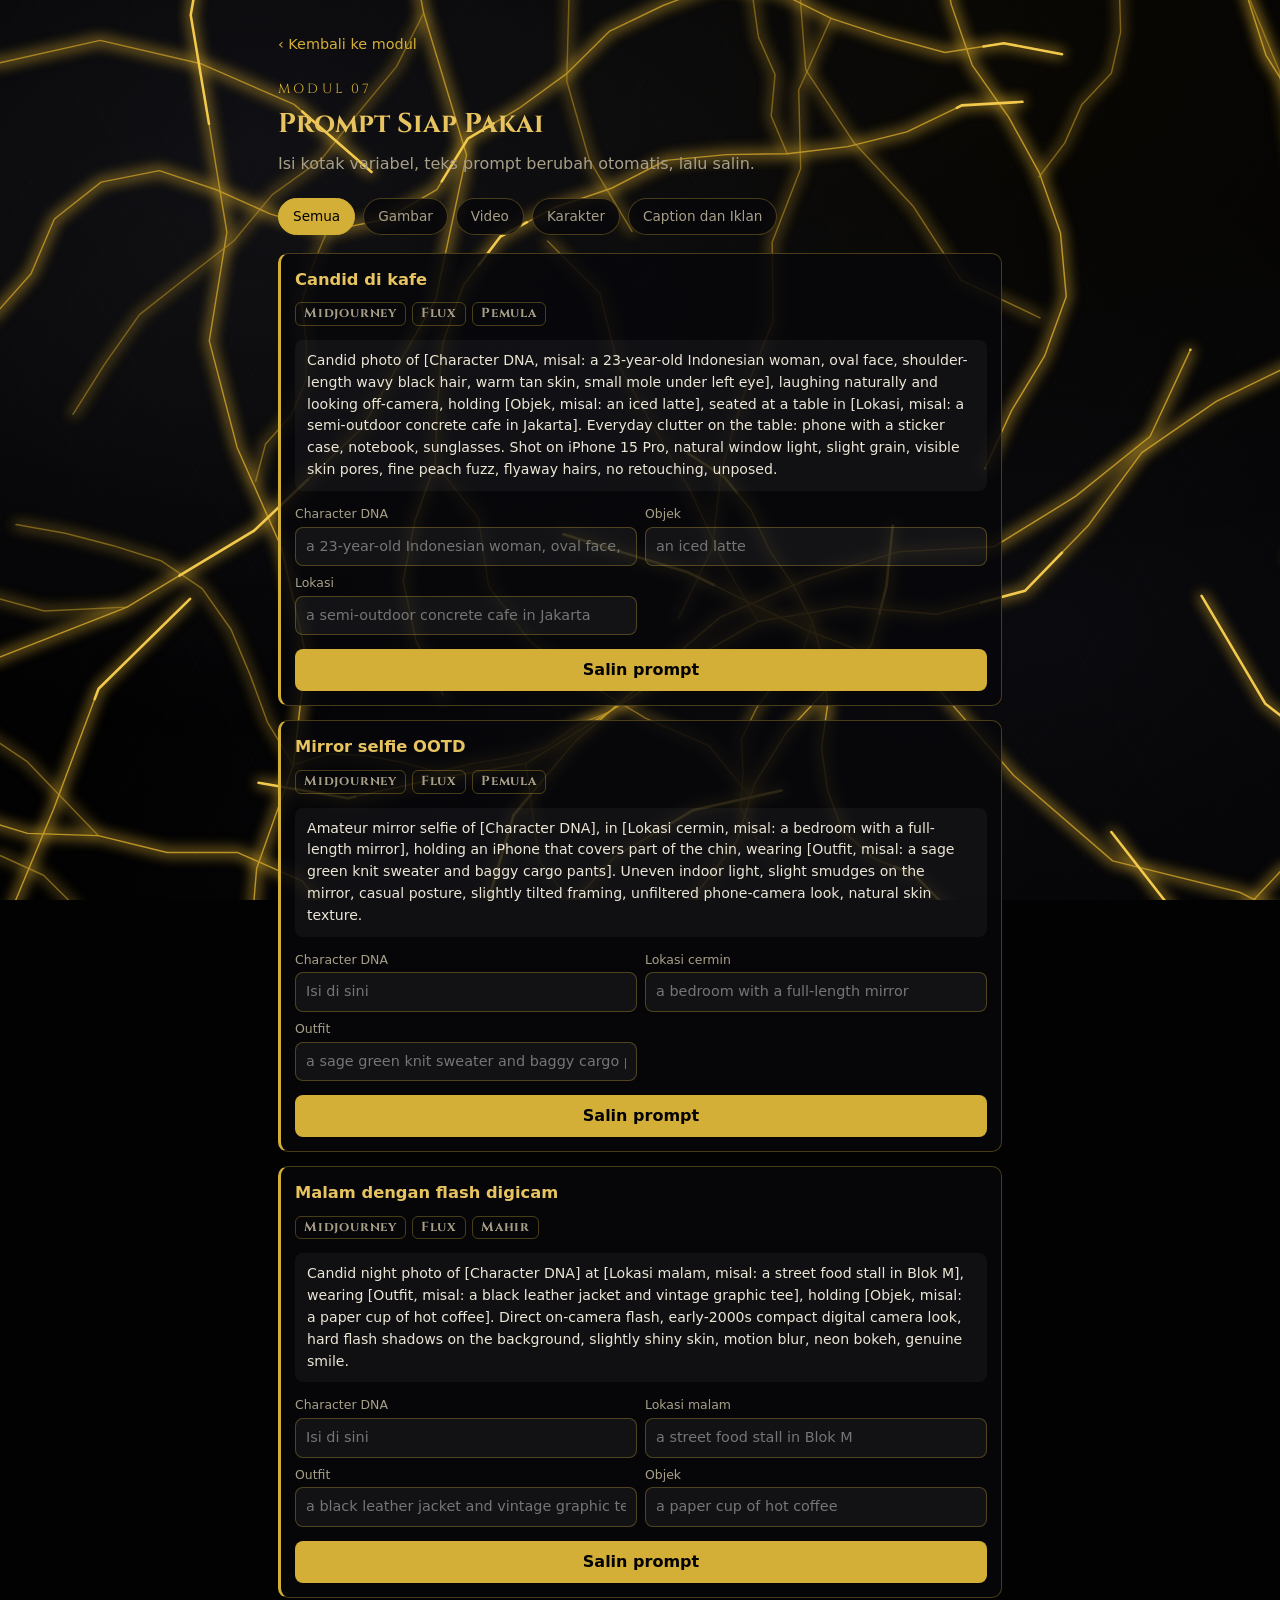
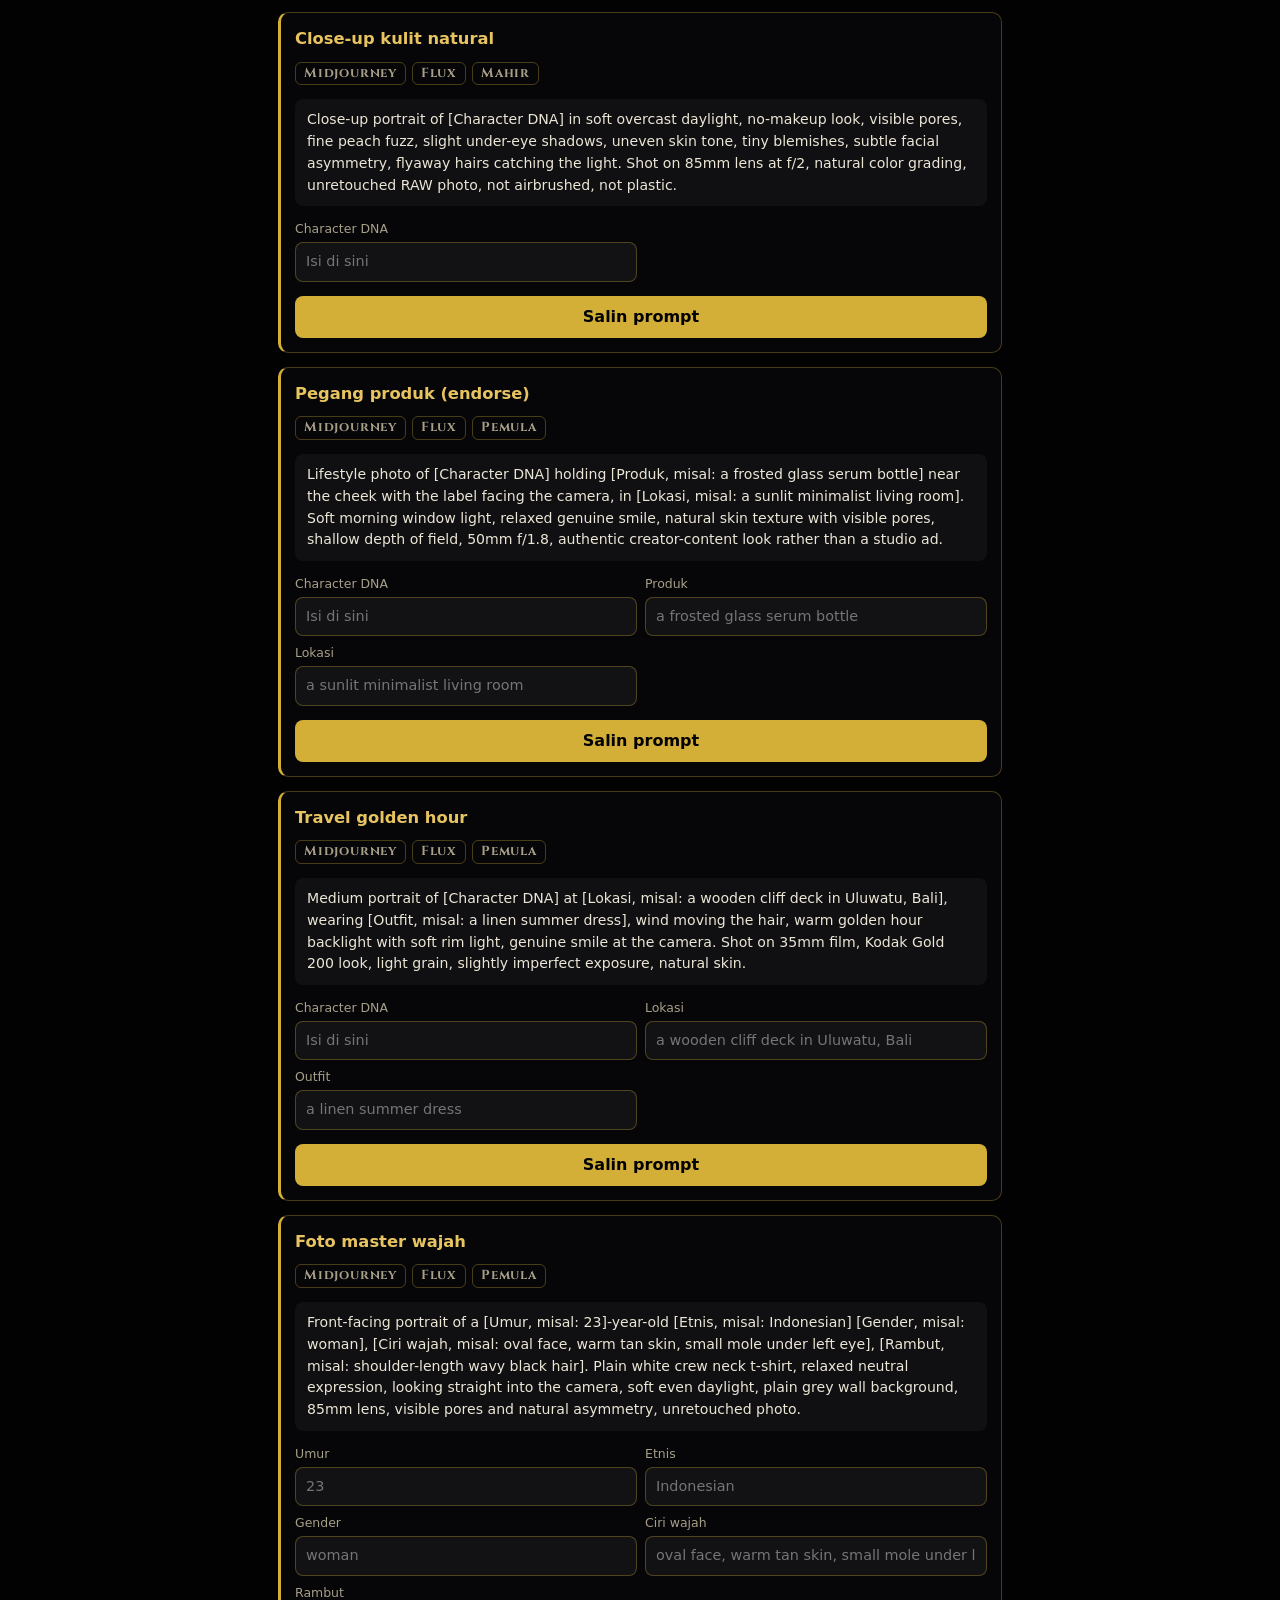
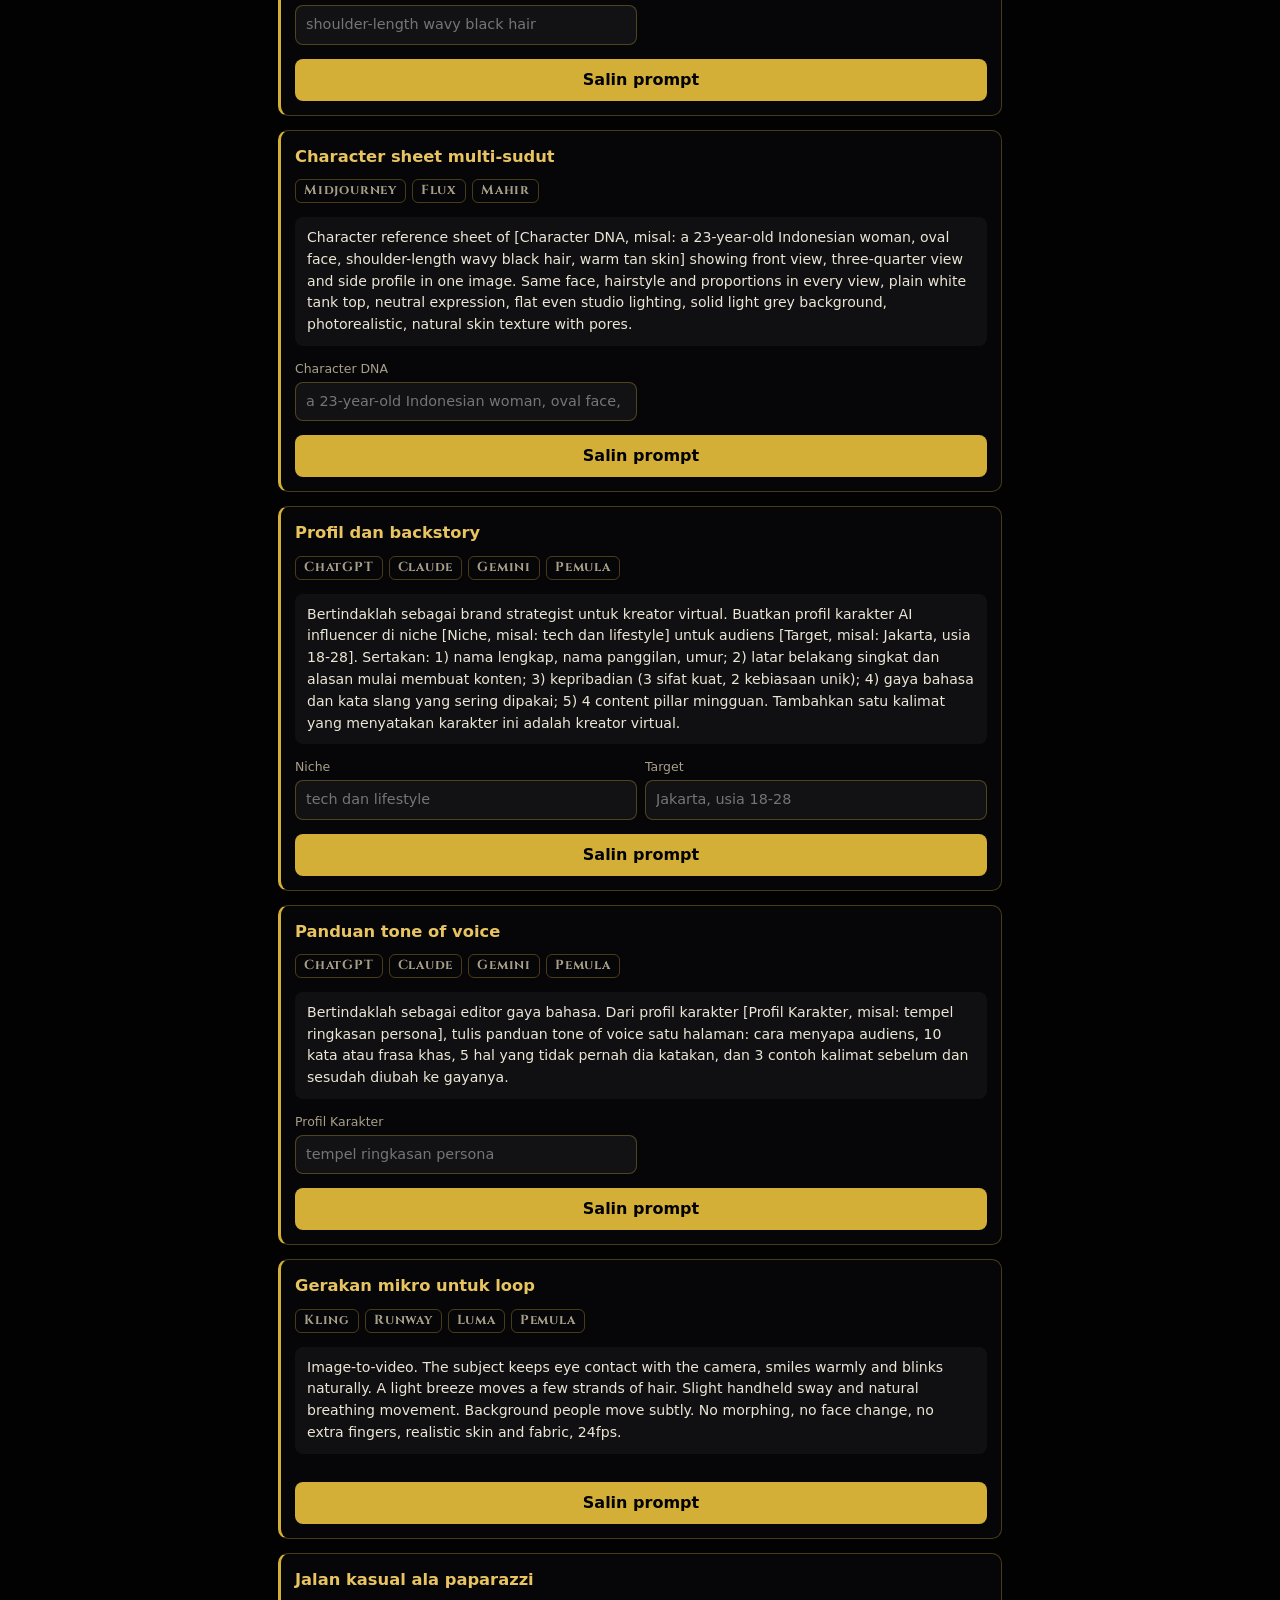
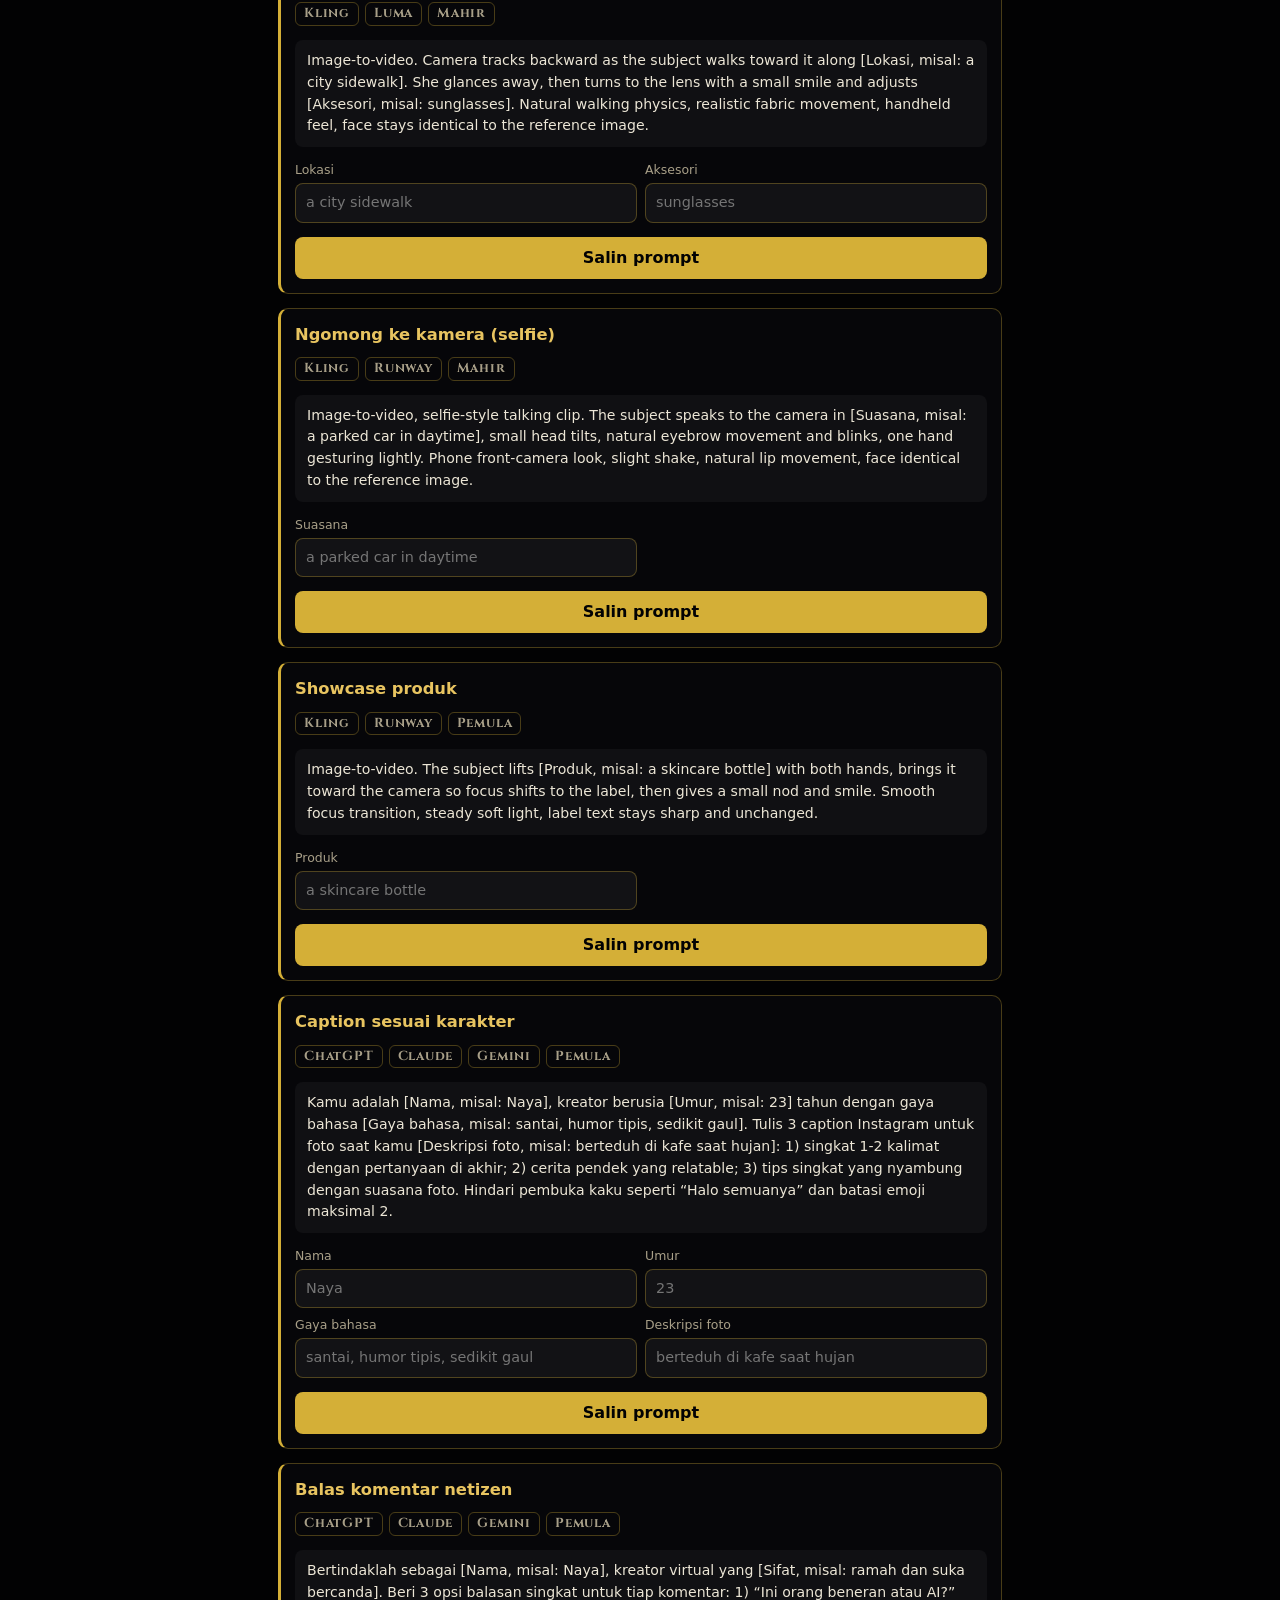
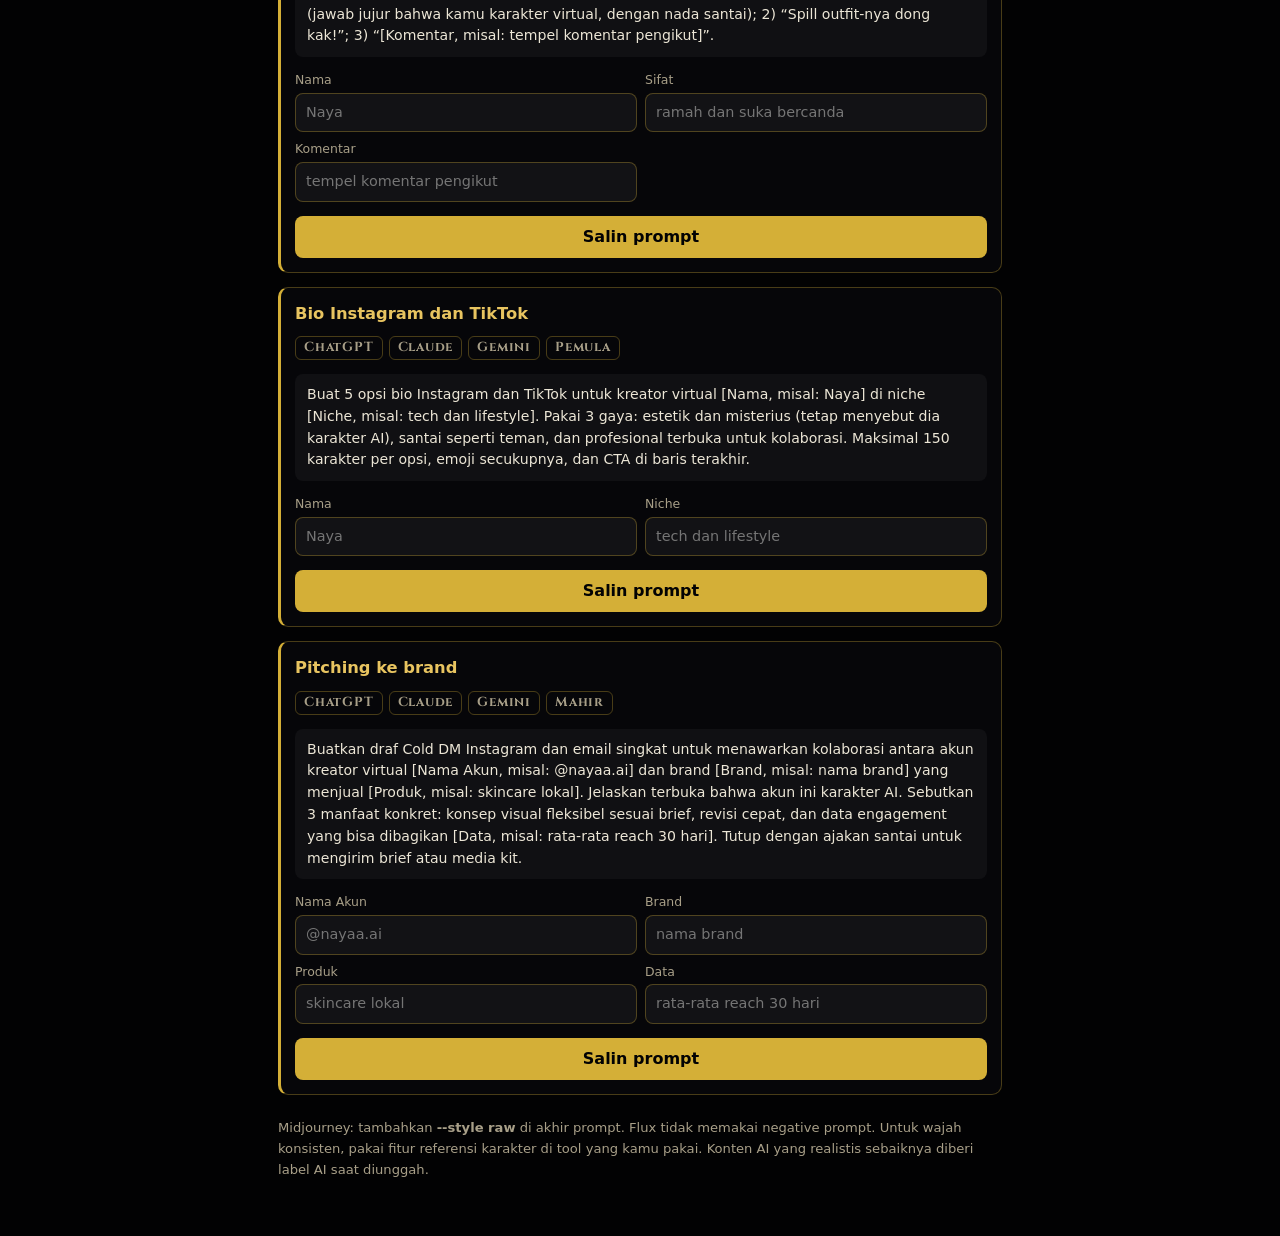
==== prompt-library.html @ d4354dc8 "Add files via upload" ====
<!DOCTYPE html>
<html lang="id">
<head>
<meta charset="UTF-8">
<meta name="viewport" content="width=device-width, initial-scale=1">
<meta name="theme-color" content="#020203">
<title>Prompt Siap Pakai | VB Vladskuy Tools</title>
<link rel="preconnect" href="https://fonts.googleapis.com">
<link rel="preconnect" href="https://fonts.gstatic.com" crossorigin>
<link href="https://fonts.googleapis.com/css2?family=Cinzel:wght@500;700&display=swap" rel="stylesheet">
<link rel="stylesheet" href="style.css">
<style>
.chips{display:flex;flex-wrap:wrap;gap:8px;margin:0 0 18px}
.chip{font:inherit;font-size:.85rem;color:var(--muted);background:rgba(8,8,11,.84);border:1px solid var(--line);border-radius:999px;padding:7px 14px;cursor:pointer}
.chip[aria-pressed=true]{color:#020203;background:var(--gold);border-color:var(--gold)}
.card{padding:14px;margin-bottom:14px;border:1px solid var(--line);border-left:3px solid var(--gold);border-radius:10px;background:rgba(8,8,11,.84)}
.card h2{margin:0 0 6px;font-size:1.02rem;color:var(--gold2)}
.meta{display:flex;flex-wrap:wrap;gap:6px;margin-bottom:10px}
.tag{font-size:.74rem;color:var(--muted);border:1px solid var(--line);border-radius:6px;padding:1px 8px}
.out{white-space:pre-wrap;word-break:break-word;font-size:.88rem;line-height:1.55;padding:10px 12px;border-radius:8px;background:rgba(255,255,255,.04);margin:0 0 10px}
.fields{display:grid;gap:8px;margin-bottom:10px}
.fields label{display:grid;gap:3px;font-size:.78rem;color:var(--muted)}
.fields input{font:inherit;font-size:.9rem;color:var(--text);background:rgba(255,255,255,.05);border:1px solid var(--line);border-radius:8px;padding:8px 10px;min-width:0}
.fields input:focus-visible,.chip:focus-visible,.copy:focus-visible{outline:2px solid var(--gold2);outline-offset:2px}
.copy{font:inherit;font-weight:600;color:#020203;background:var(--gold);border:0;border-radius:8px;padding:9px 18px;cursor:pointer}
.note{margin:22px 0 0;font-size:.82rem;color:var(--muted);line-height:1.6}
@media(min-width:600px){.fields{grid-template-columns:1fr 1fr}}
</style>
</head>
<body>
<main>
  <a class="back" href="modul.html?m=7">&lsaquo; Kembali ke modul</a>
  <div class="mh"><small>MODUL 07</small><h1>Prompt Siap Pakai</h1><p>Isi kotak variabel, teks prompt berubah otomatis, lalu salin.</p></div>
  <div class="chips" id="chips" role="group" aria-label="Kategori"></div>
  <div id="list"></div>
  <p class="note">Midjourney: tambahkan <b>--style raw</b> di akhir prompt. Flux tidak memakai negative prompt. Untuk wajah konsisten, pakai fitur referensi karakter di tool yang kamu pakai. Konten AI yang realistis sebaiknya diberi label AI saat diunggah.</p>
</main>
<script src="prompts.js"></script>
<script src="bg.js"></script>
<script>
const KAT={gambar:"Gambar",video:"Video",karakter:"Karakter",caption:"Caption dan Iklan"};
let cur=new URLSearchParams(location.search).get("k");
if(!KAT[cur])cur="all";
const RE=/\[([^\]]+)\]/g;
const split=x=>{const i=x.search(/,\s*misal:/i);return i<0?[x.trim(),""]:[x.slice(0,i).trim(),x.slice(i).replace(/^,\s*misal:\s*/i,"").trim()]};
const el=(t,c,x)=>{const e=document.createElement(t);if(c)e.className=c;if(x!=null)e.textContent=x;return e};

function copyText(t){
  if(navigator.clipboard&&window.isSecureContext)return navigator.clipboard.writeText(t);
  return new Promise((ok,no)=>{const a=el("textarea");a.value=t;a.style.cssText="position:fixed;opacity:0";document.body.appendChild(a);a.select();
    try{document.execCommand("copy")?ok():no()}catch(e){no(e)}a.remove()});
}

function card(d){
  const c=el("article","card"),vals={},labels=[],ph={};
  for(const m of d.p.matchAll(RE)){const [l,e]=split(m[1]);if(!(l in ph)){labels.push(l);ph[l]=e}}
  c.appendChild(el("h2","",d.judul));
  const meta=el("div","meta");
  [...d.tool,d.lv].forEach(x=>meta.appendChild(el("span","tag",x)));
  c.appendChild(meta);
  const out=el("div","out");
  const render=()=>{out.textContent=d.p.replace(RE,(m,x)=>{const v=(vals[split(x)[0]]||"").trim();return v||m})};
  const f=el("div","fields");
  labels.forEach(l=>{
    const lb=el("label","",l),i=el("input");
    i.type="text";i.placeholder=ph[l]||"Isi di sini";i.autocomplete="off";
    i.addEventListener("input",()=>{vals[l]=i.value;render()});
    lb.appendChild(i);f.appendChild(lb);
  });
  render();
  const b=el("button","copy","Salin prompt");b.type="button";
  b.addEventListener("click",()=>copyText(out.textContent).then(()=>{b.textContent="Tersalin";setTimeout(()=>b.textContent="Salin prompt",1500)},()=>{b.textContent="Gagal, salin manual";setTimeout(()=>b.textContent="Salin prompt",2000)}));
  c.append(out,f,b);
  return c;
}

function draw(){
  const list=document.getElementById("list");list.textContent="";
  PROMPTS.filter(d=>cur==="all"||d.k===cur).forEach(d=>list.appendChild(card(d)));
  document.querySelectorAll(".chip").forEach(b=>b.setAttribute("aria-pressed",b.dataset.k===cur));
}
const chips=document.getElementById("chips");
[["all","Semua"],...Object.entries(KAT)].forEach(([k,n])=>{
  const b=el("button","chip",n);b.type="button";b.dataset.k=k;
  b.addEventListener("click",()=>{cur=k;history.replaceState(null,"",k==="all"?"prompt-library.html":"prompt-library.html?k="+k);draw()});
  chips.appendChild(b);
});
draw();
</script>
</body>
</html>
---- style.css ----
:root{--gold:#d4af37;--gold2:#e8c460;--text:#ece6d6;--muted:#a89f88;--line:rgba(212,175,55,.32)}
*{box-sizing:border-box;-webkit-tap-highlight-color:transparent}
html{background:#020203}
body{margin:0;color:var(--text);font-family:system-ui,-apple-system,"Segoe UI",Roboto,sans-serif;line-height:1.5;min-height:100vh}
a{color:inherit;text-decoration:none}
.bg{position:fixed;inset:0;z-index:-1;overflow:hidden;background:radial-gradient(ellipse at 20% 15%,#0e0e12 0,transparent 55%),radial-gradient(ellipse at 80% 70%,#0b0b0f 0,transparent 50%),radial-gradient(ellipse at 50% 105%,#08080b 0,transparent 60%),#020203}
.bg::before{content:"";position:absolute;inset:-25%;will-change:transform;background:radial-gradient(ellipse at 30% 40%,rgba(255,255,255,.025) 0,transparent 40%),radial-gradient(ellipse at 70% 20%,rgba(212,175,55,.04) 0,transparent 35%);animation:drift 40s ease-in-out infinite alternate}
.bg::after{content:"";position:absolute;inset:0;background:repeating-linear-gradient(60deg,rgba(255,255,255,.01) 0 1px,transparent 1px 96px),repeating-linear-gradient(-60deg,rgba(255,255,255,.01) 0 1px,transparent 1px 96px)}
.bg svg{position:absolute;inset:0;width:100%;height:100%}
.gl{will-change:opacity;animation:pulse 6s ease-in-out infinite}
.sp{will-change:transform}
.line{fill:none;stroke:url(#g);stroke-width:.45;stroke-linecap:round;stroke-linejoin:round;opacity:.85}
.glow{fill:none;stroke:#d4a72c;stroke-width:1.6;stroke-linecap:round;stroke-linejoin:round}
.spark{fill:none;stroke:#f2c94c;stroke-width:.8;stroke-linecap:round;stroke-dasharray:64 436;animation:run 2s linear infinite}
@keyframes run{from{stroke-dashoffset:500}to{stroke-dashoffset:0}}
@keyframes pulse{0%,100%{opacity:.35}50%{opacity:.8}}
@keyframes drift{to{transform:translate3d(4%,3%,0) scale(1.08)}}
@keyframes rise{from{opacity:0;transform:translateY(14px)}}
main{max-width:760px;margin:0 auto;padding:28px 18px 56px}
.lead{text-align:center;color:var(--muted);margin:0 0 20px;font-size:.95rem}
.banner{position:relative;display:flex;align-items:center;height:210px;margin-bottom:26px;overflow:hidden;border:1px solid var(--line);border-radius:14px;background:rgba(5,5,8,.8);animation:rise .7s both}
.banner::before{content:"";position:absolute;inset:6px;border:1px solid rgba(212,175,55,.2);border-radius:9px;pointer-events:none;z-index:3}
.banner::after{content:"";position:absolute;top:0;bottom:0;left:0;width:38%;pointer-events:none;z-index:4;background:linear-gradient(100deg,transparent,rgba(232,196,96,.16),transparent);transform:translateX(-160%) skewX(-18deg);animation:sweep 7s ease-in-out infinite}
@keyframes sweep{0%,55%{transform:translateX(-160%) skewX(-18deg)}100%{transform:translateX(380%) skewX(-18deg)}}
.bv{position:absolute;inset:0;width:100%;height:100%;z-index:1}
.bl{fill:none;stroke:#c9a227;stroke-width:.5;stroke-linecap:round;stroke-linejoin:round;opacity:.8}
.bgl{fill:none;stroke:#d4a72c;stroke-width:2.2;stroke-linecap:round;opacity:.22}
.bs{fill:none;stroke:#f2c94c;stroke-width:.9;stroke-linecap:round;stroke-dasharray:64 436;animation:run 1.8s linear infinite}
.bs.b1{animation-duration:2.2s;animation-delay:-.9s}
.mascot{position:relative;z-index:2;height:100%;width:auto;max-width:44%;object-fit:contain;object-position:left bottom;align-self:flex-end;-webkit-mask-image:linear-gradient(90deg,#000 82%,transparent);mask-image:linear-gradient(90deg,#000 82%,transparent)}
.bc{position:relative;z-index:2;flex:1;text-align:center;padding:0 14px}
.logo{display:block;margin:0 auto 6px;height:54px;width:auto;filter:drop-shadow(0 0 12px rgba(212,175,55,.45))}
.bn{font-family:Cinzel,Georgia,serif;font-size:.72rem;letter-spacing:.34em;color:var(--gold)}
.rule{width:90px;height:1px;margin:9px auto;background:linear-gradient(90deg,transparent,var(--gold),transparent)}
.tag{font-family:Cinzel,Georgia,serif;font-weight:700;font-size:1.05rem;letter-spacing:.06em;color:var(--gold2)}
.tag2{color:var(--muted);font-size:.78rem;margin-top:2px}
.grid{display:grid;grid-template-columns:repeat(2,1fr);gap:12px}
@media(min-width:720px){.grid{grid-template-columns:repeat(4,1fr);gap:14px}}
.card{display:flex;flex-direction:column;gap:4px;min-height:118px;padding:16px 14px;border:1px solid var(--line);border-radius:10px;background:rgba(8,8,11,.84);transition:border-color .25s,box-shadow .25s,transform .25s;animation:rise .6s both;animation-delay:calc(var(--i)*60ms + 150ms)}
.card small{font-family:Cinzel,Georgia,serif;color:var(--gold);letter-spacing:.2em;font-size:.75rem}
.card strong{font-size:1rem;font-weight:600;color:var(--gold2)}
.card span{color:var(--muted);font-size:.82rem}
.card:hover,.card:focus-visible{border-color:var(--gold);box-shadow:0 0 22px rgba(212,175,55,.22);transform:translateY(-2px);outline:none}
footer{text-align:center;color:var(--muted);font-size:.78rem;margin-top:36px;letter-spacing:.12em}
.back{display:inline-block;color:var(--gold);font-size:.9rem;padding:6px 0;margin-bottom:14px}
.mh{margin-bottom:22px;animation:rise .6s both}
.mh small{font-family:Cinzel,Georgia,serif;color:var(--gold);letter-spacing:.24em}
.mh h1{font-family:Cinzel,Georgia,serif;font-size:1.7rem;margin:4px 0 8px;color:var(--gold2)}
.mh p{margin:0;color:var(--muted)}
.row{display:flex;align-items:center;gap:12px;padding:14px;margin-bottom:10px;border:1px solid var(--line);border-left:3px solid var(--gold);border-radius:10px;background:rgba(8,8,11,.84);animation:rise .6s both;animation-delay:calc(var(--i)*60ms + 120ms)}
.row .t{flex:1;min-width:0}
.row strong{display:block;color:var(--gold2)}
.row .k{display:block;color:var(--muted);font-size:.84rem}
.row .j{display:block;color:var(--muted);font-size:.72rem;letter-spacing:.08em;margin-top:2px}
.badge{font-size:.7rem;font-weight:700;letter-spacing:.1em;padding:4px 9px;border-radius:20px;border:1px solid var(--line);color:var(--muted);white-space:nowrap}
.badge.ok{color:#08080b;background:var(--gold);border-color:var(--gold)}
a.row:hover,a.row:focus-visible{border-color:var(--gold);box-shadow:0 0 18px rgba(212,175,55,.2);outline:none}
.row.soon{opacity:.6}
@media(prefers-reduced-motion:reduce){*,*::before,*::after{animation:none!important;transition:none!important}}
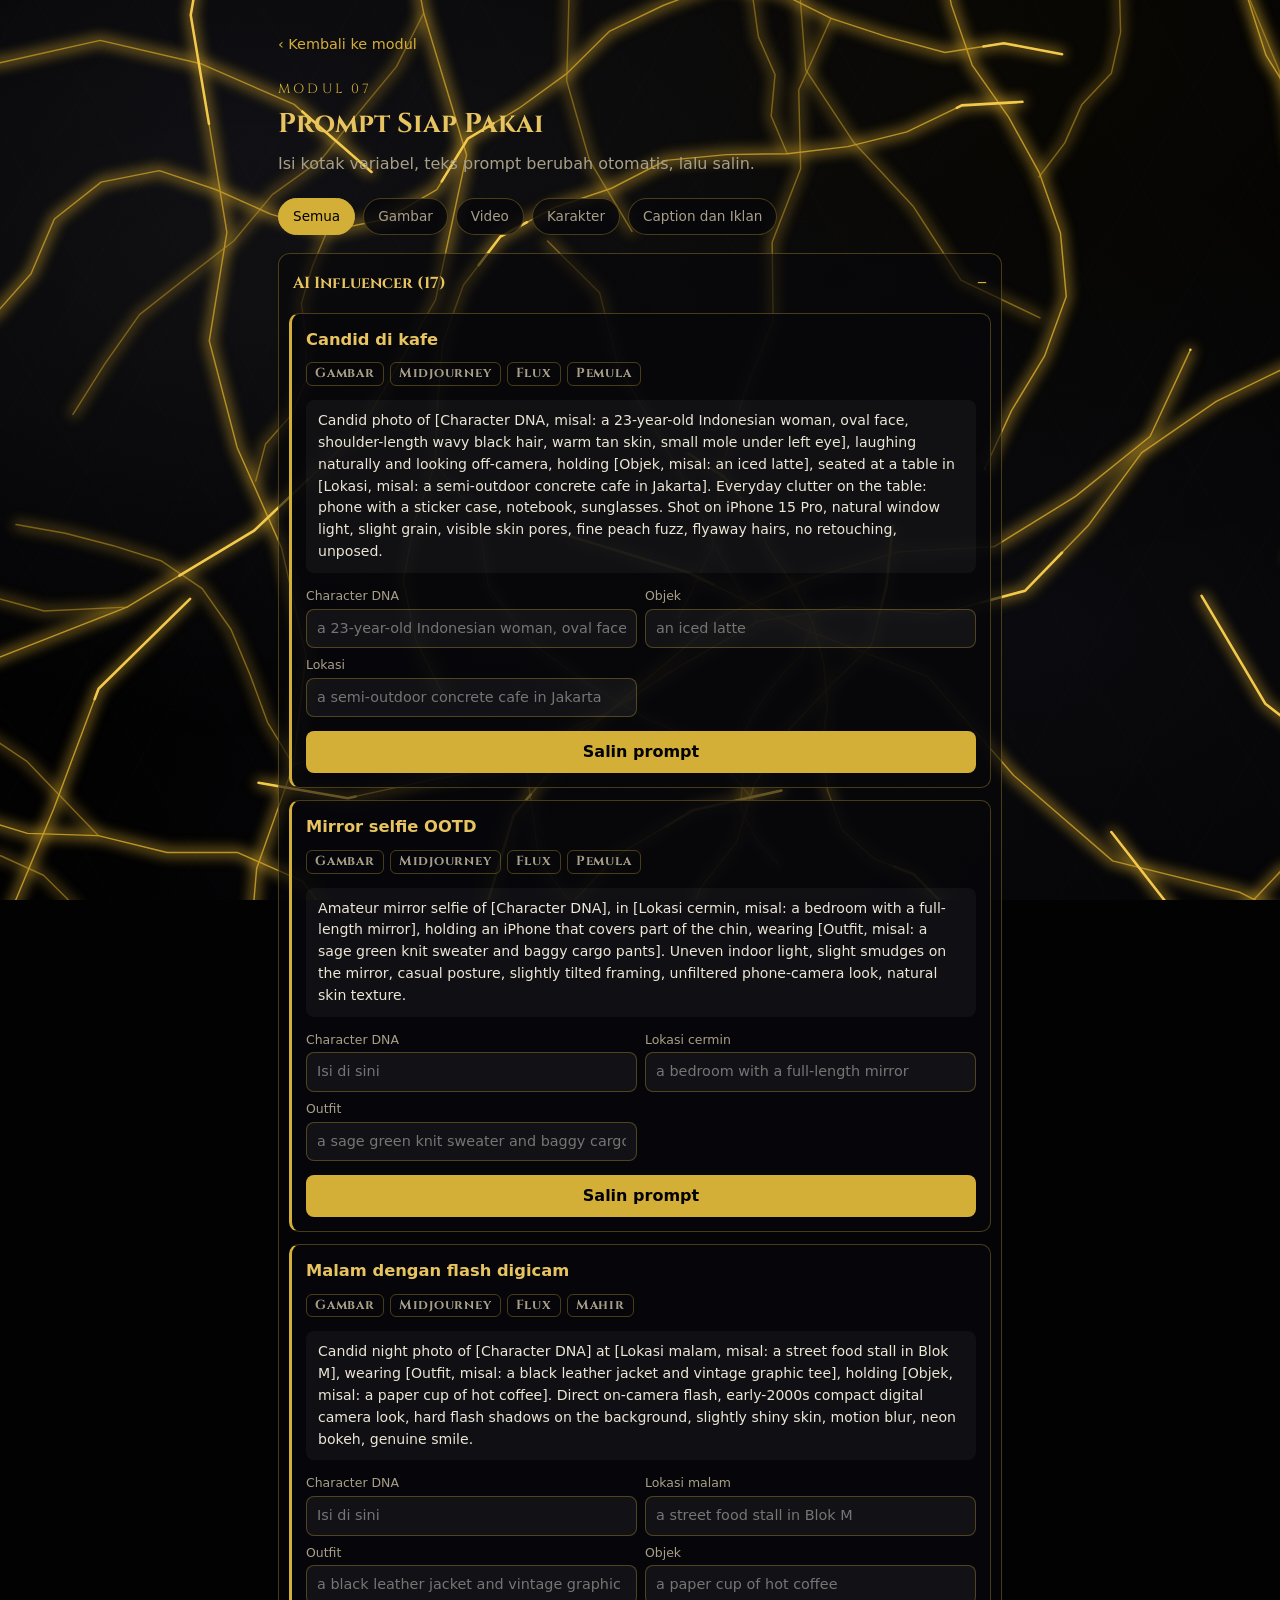
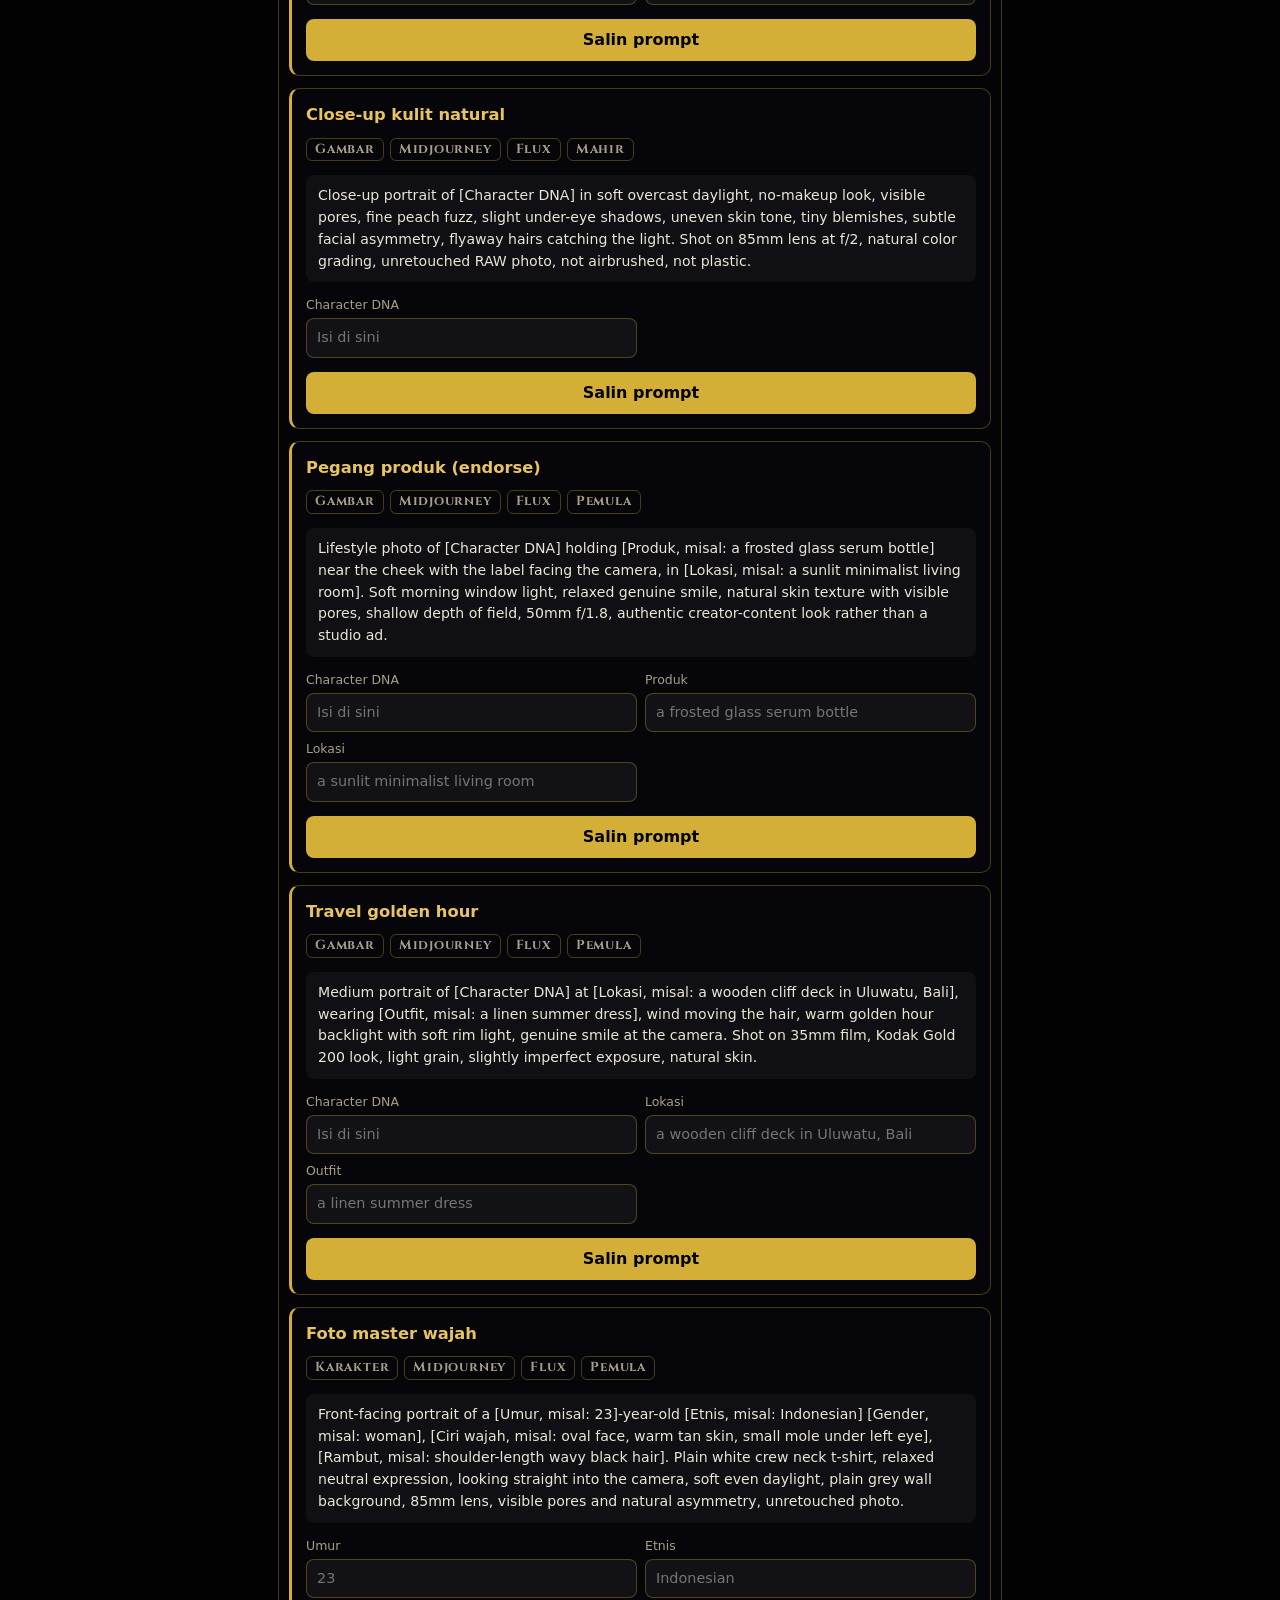
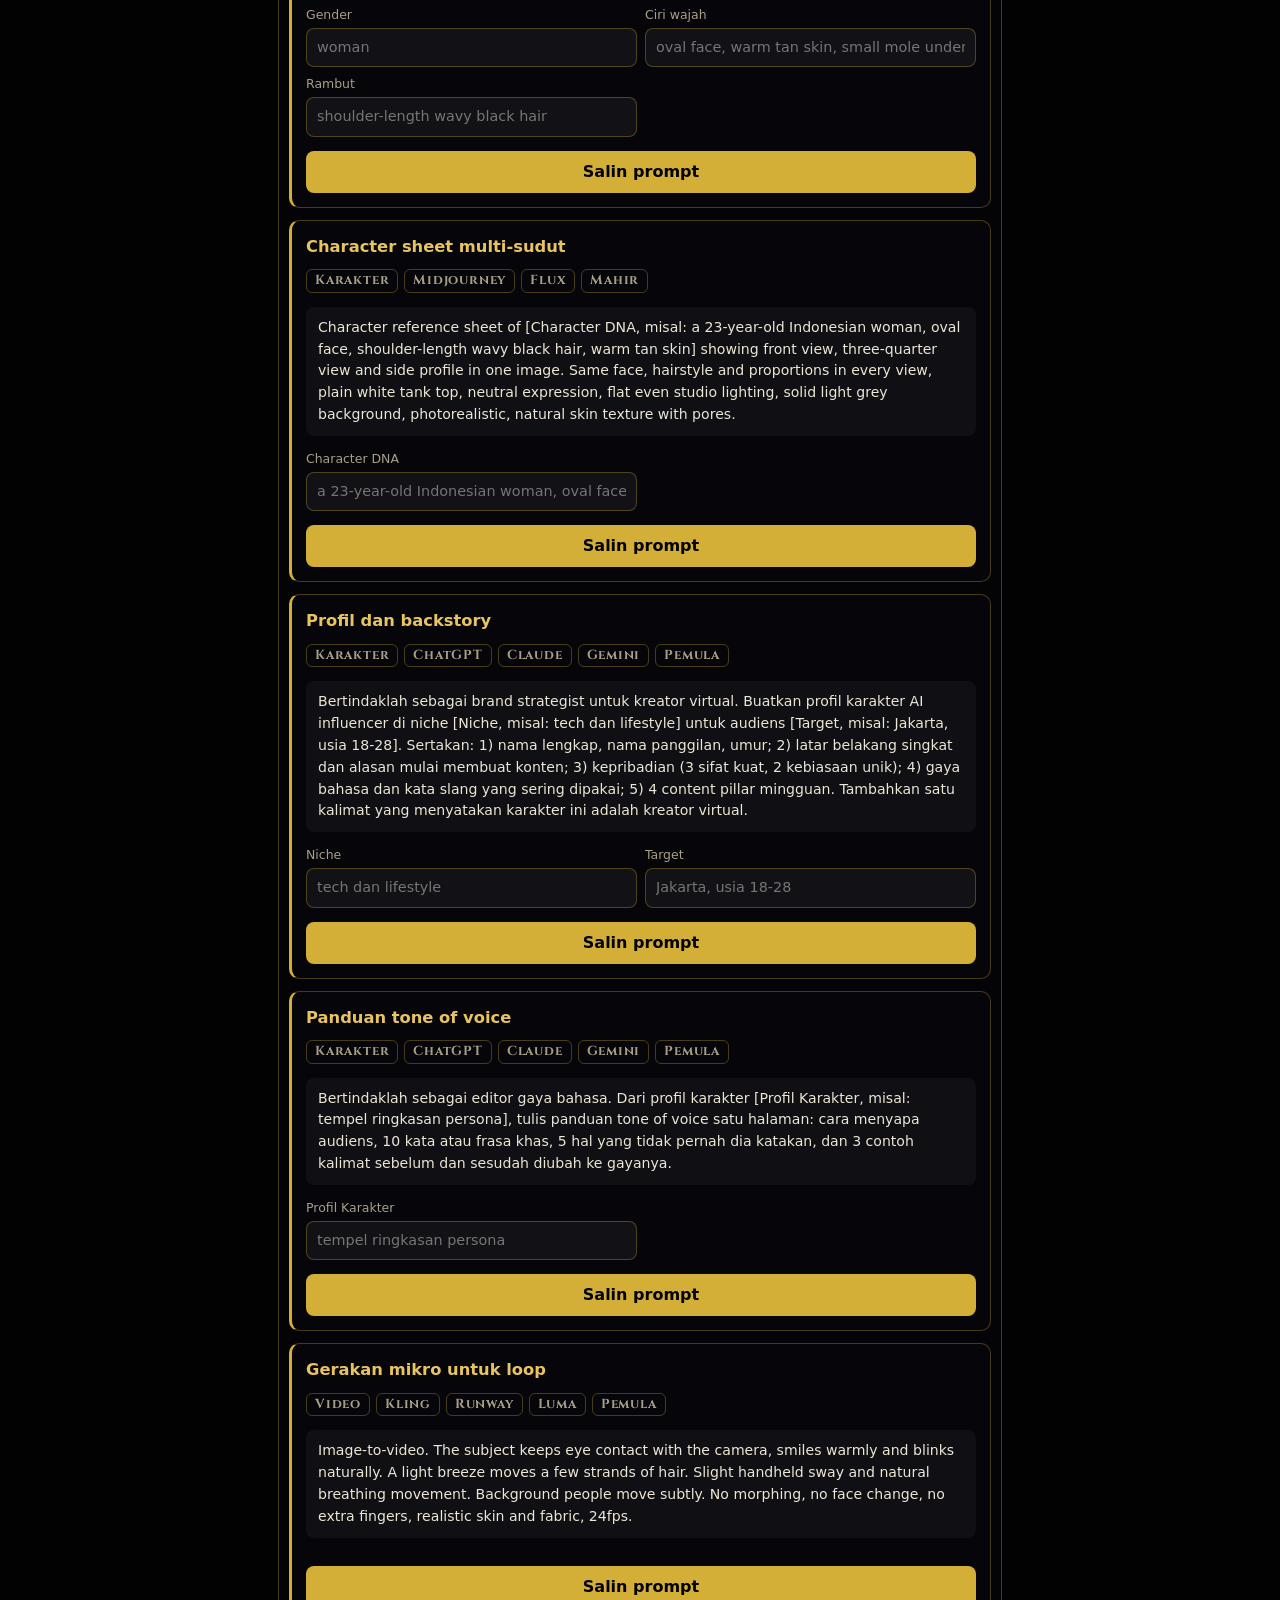
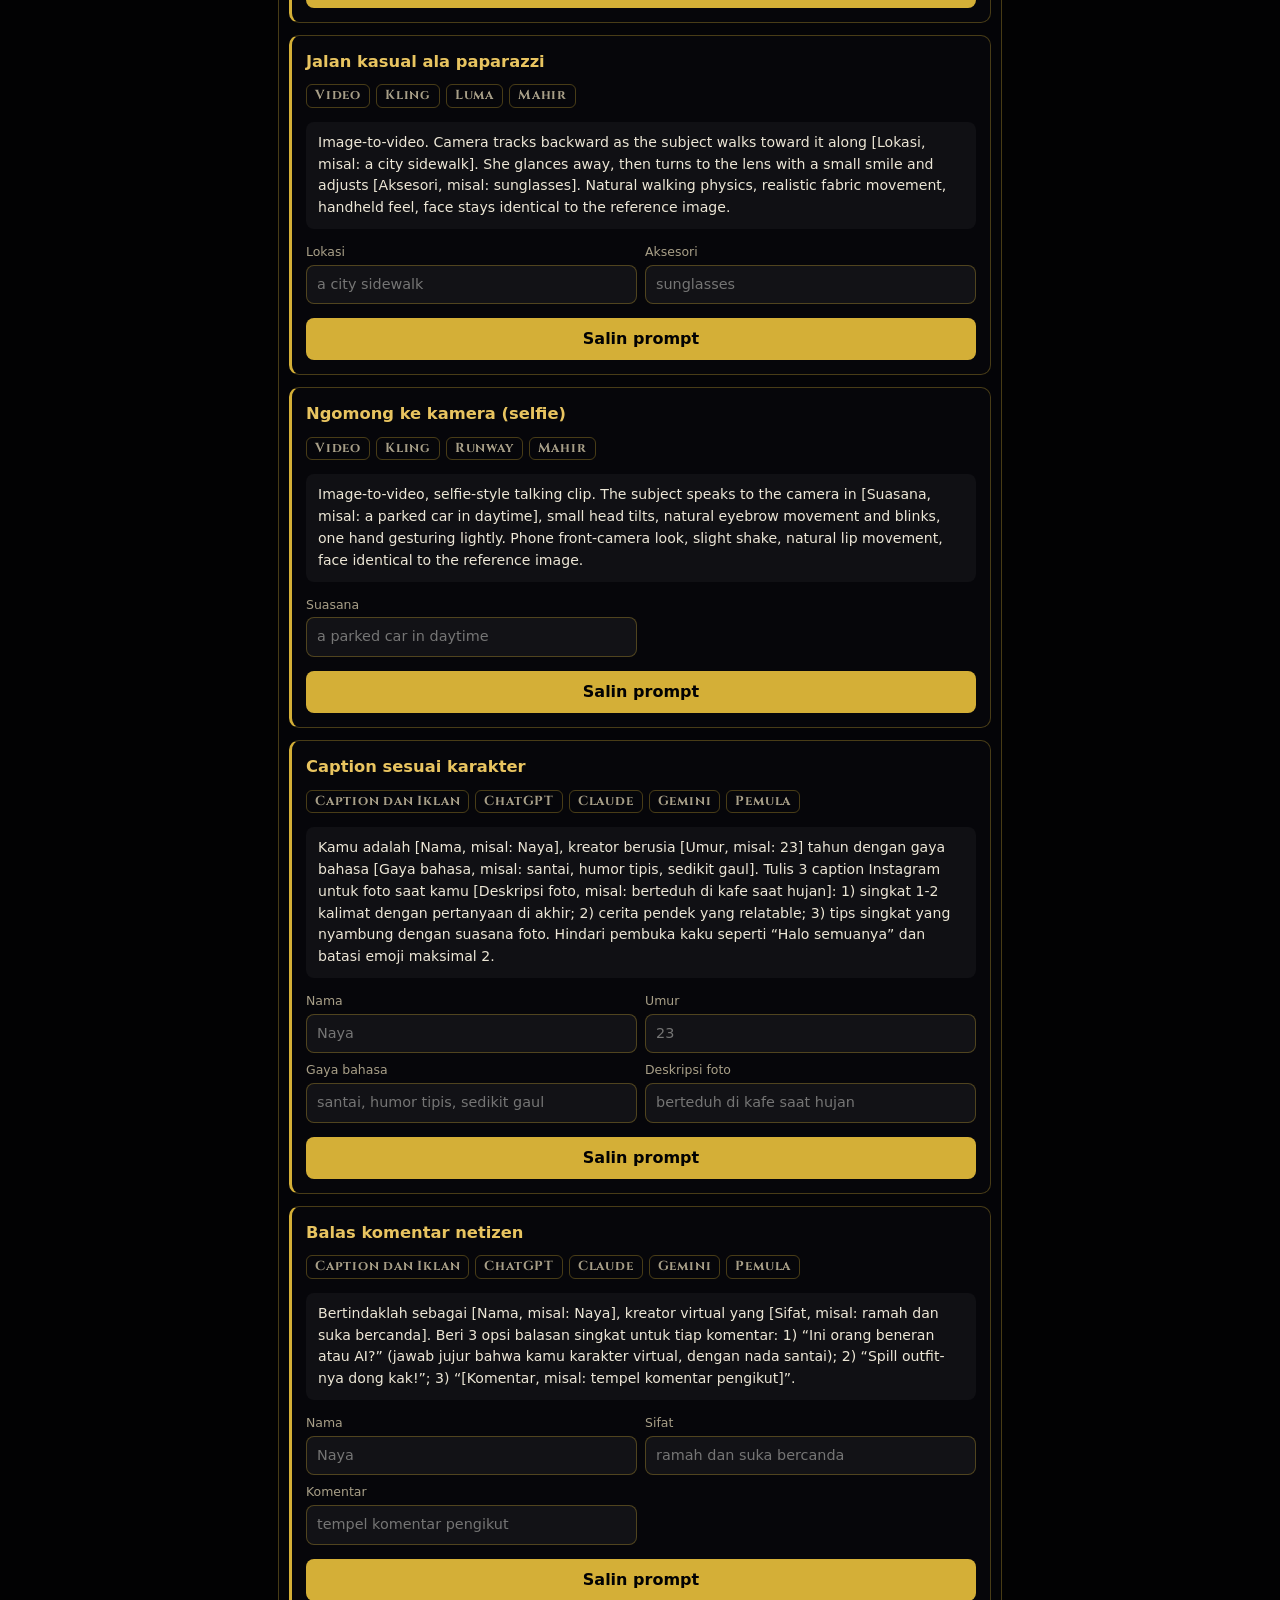
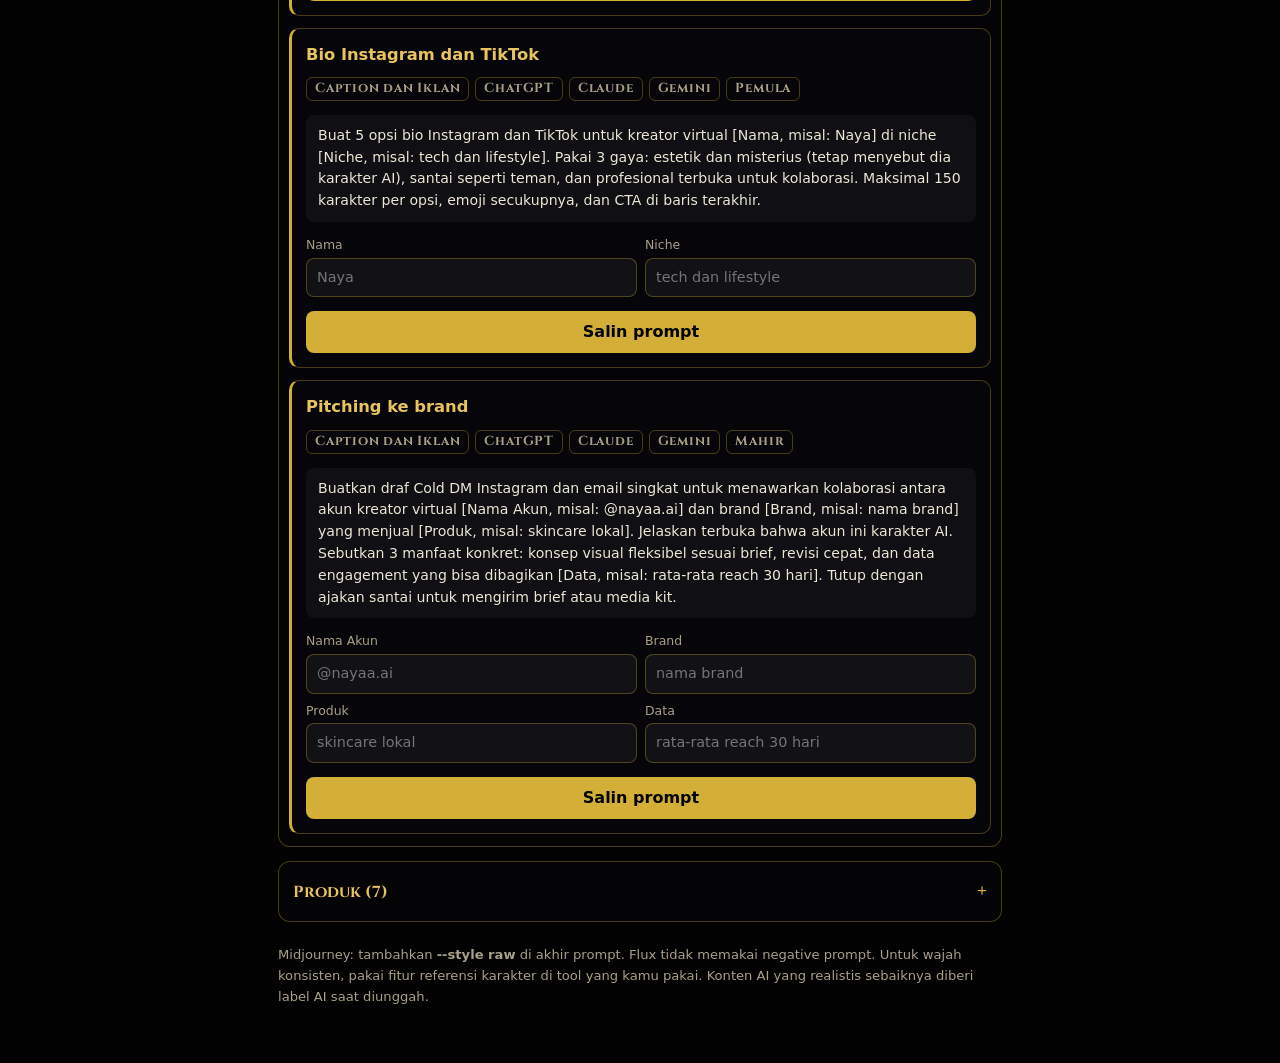
==== commit 46efada5: "Add files via upload" ====
--- a/prompt-library.html
+++ b/prompt-library.html
@@ -24,6 +24,13 @@
 .fields input:focus-visible,.chip:focus-visible,.copy:focus-visible{outline:2px solid var(--gold2);outline-offset:2px}
 .copy{font:inherit;font-weight:600;color:#020203;background:var(--gold);border:0;border-radius:8px;padding:9px 18px;cursor:pointer}
 .note{margin:22px 0 0;font-size:.82rem;color:var(--muted);line-height:1.6}
+.grp{margin:0 0 14px;border:1px solid var(--line);border-radius:12px;background:rgba(8,8,11,.6)}
+.grp>summary{cursor:pointer;list-style:none;padding:14px;display:flex;justify-content:space-between;align-items:center;font-family:Cinzel,Georgia,serif;font-weight:700;color:var(--gold2)}
+.grp>summary::-webkit-details-marker{display:none}
+.grp>summary::after{content:"+";color:var(--gold);font-size:1.3rem}
+.grp[open]>summary::after{content:"\2212"}
+.grp>summary:focus-visible{outline:2px solid var(--gold2);outline-offset:-2px}
+.grp>.card{margin:0 10px 12px}
 @media(min-width:600px){.fields{grid-template-columns:1fr 1fr}}
 </style>
 </head>
@@ -38,7 +45,7 @@
 <script src="prompts.js"></script>
 <script src="bg.js"></script>
 <script>
-const KAT={gambar:"Gambar",video:"Video",karakter:"Karakter",caption:"Caption dan Iklan"};
+/* KAT (daftar kategori) sekarang ada di prompts.js */
 let cur=new URLSearchParams(location.search).get("k");
 if(!KAT[cur])cur="all";
 const RE=/\[([^\]]+)\]/g;
@@ -56,7 +63,7 @@
   for(const m of d.p.matchAll(RE)){const [l,e]=split(m[1]);if(!(l in ph)){labels.push(l);ph[l]=e}}
   c.appendChild(el("h2","",d.judul));
   const meta=el("div","meta");
-  [...d.tool,d.lv].forEach(x=>meta.appendChild(el("span","tag",x)));
+  [...(cur==="all"?[KAT[d.k]]:[]),...d.tool,d.lv].forEach(x=>meta.appendChild(el("span","tag",x)));
   c.appendChild(meta);
   const out=el("div","out");
   const render=()=>{out.textContent=d.p.replace(RE,(m,x)=>{const v=(vals[split(x)[0]]||"").trim();return v||m})};
@@ -76,7 +83,16 @@
 
 function draw(){
   const list=document.getElementById("list");list.textContent="";
-  PROMPTS.filter(d=>cur==="all"||d.k===cur).forEach(d=>list.appendChild(card(d)));
+  const keys=Object.keys(SUB),rows=PROMPTS.filter(d=>cur==="all"||d.k===cur);
+  keys.forEach(s=>{
+    const g=rows.filter(d=>(SUB[d.s]?d.s:keys[0])===s);
+    if(!g.length)return;
+    const dt=el("details","grp");
+    dt.appendChild(el("summary","",SUB[s]+" ("+g.length+")"));
+    g.forEach(d=>dt.appendChild(card(d)));
+    if(!list.children.length)dt.open=true;
+    list.appendChild(dt);
+  });
   document.querySelectorAll(".chip").forEach(b=>b.setAttribute("aria-pressed",b.dataset.k===cur));
 }
 const chips=document.getElementById("chips");
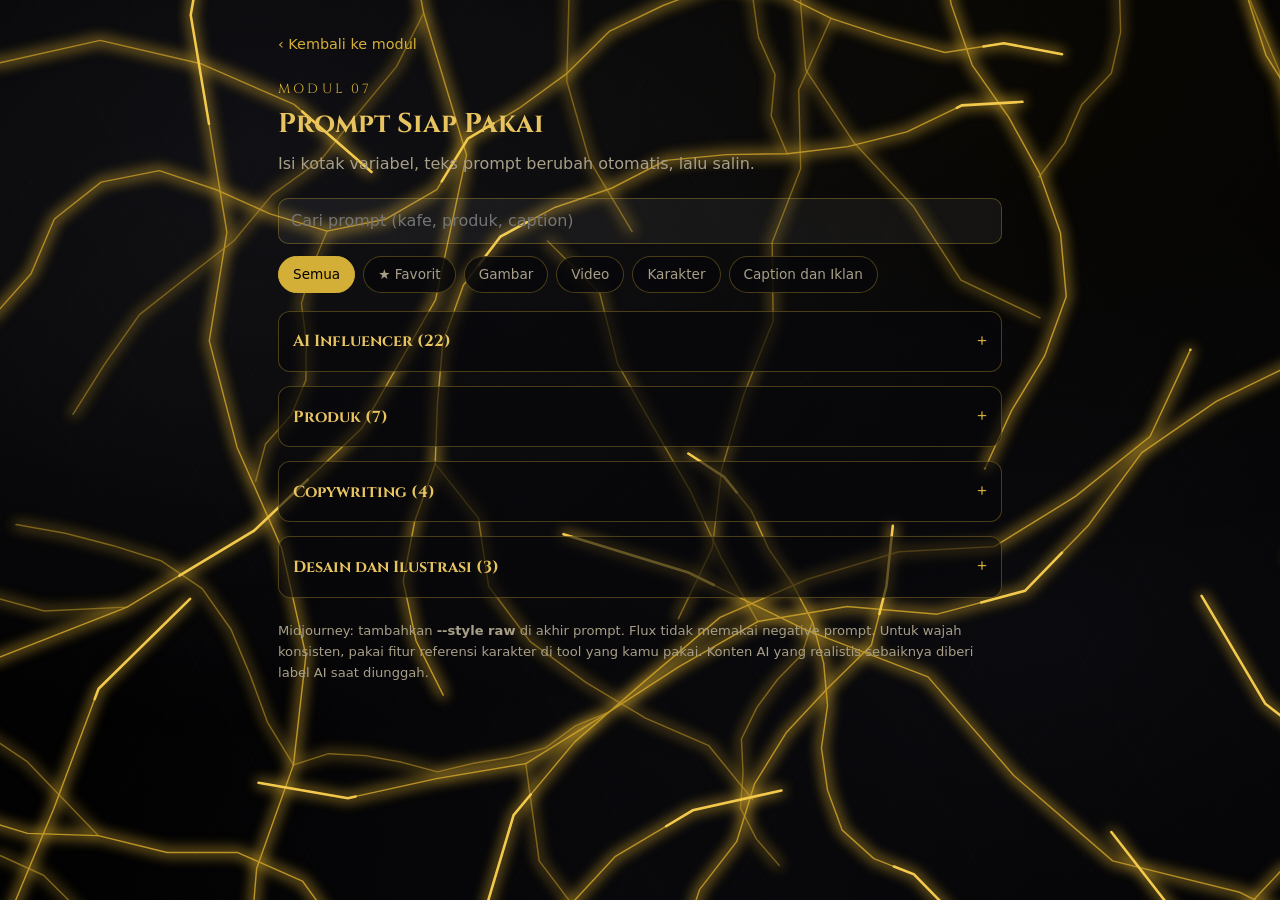
==== commit 7bf65a9b: "Add files via upload" ====
--- a/prompt-library.html
+++ b/prompt-library.html
@@ -31,6 +31,12 @@
 .grp[open]>summary::after{content:"\2212"}
 .grp>summary:focus-visible{outline:2px solid var(--gold2);outline-offset:-2px}
 .grp>.card{margin:0 10px 12px}
+.search{width:100%;font:inherit;color:var(--text);background:rgba(255,255,255,.05);border:1px solid var(--line);border-radius:10px;padding:10px 12px;margin:0 0 12px}
+.search:focus-visible,.star:focus-visible,.next:focus-visible{outline:2px solid var(--gold2);outline-offset:2px}
+.hd{display:flex;justify-content:space-between;align-items:flex-start;gap:8px}
+.star{font:inherit;font-size:1.3rem;line-height:1;color:var(--gold);background:none;border:0;cursor:pointer;padding:0 2px}
+.next{display:block;width:100%;margin-top:8px;font:inherit;font-size:.85rem;color:var(--gold2);background:none;border:1px solid var(--line);border-radius:8px;padding:8px 12px;cursor:pointer;text-align:left}
+.flash{box-shadow:0 0 0 2px var(--gold2)}
 @media(min-width:600px){.fields{grid-template-columns:1fr 1fr}}
 </style>
 </head>
@@ -38,6 +44,7 @@
 <main>
   <a class="back" href="modul.html?m=7">&lsaquo; Kembali ke modul</a>
   <div class="mh"><small>MODUL 07</small><h1>Prompt Siap Pakai</h1><p>Isi kotak variabel, teks prompt berubah otomatis, lalu salin.</p></div>
+  <input class="search" id="q" type="search" placeholder="Cari prompt (kafe, produk, caption)" aria-label="Cari prompt" autocomplete="off">
   <div class="chips" id="chips" role="group" aria-label="Kategori"></div>
   <div id="list"></div>
   <p class="note">Midjourney: tambahkan <b>--style raw</b> di akhir prompt. Flux tidak memakai negative prompt. Untuk wajah konsisten, pakai fitur referensi karakter di tool yang kamu pakai. Konten AI yang realistis sebaiknya diberi label AI saat diunggah.</p>
@@ -45,12 +52,15 @@
 <script src="prompts.js"></script>
 <script src="bg.js"></script>
 <script>
-/* KAT (daftar kategori) sekarang ada di prompts.js */
-let cur=new URLSearchParams(location.search).get("k");
+/* KAT dan SUB ada di prompts.js */
+let cur=new URLSearchParams(location.search).get("k"),q="",jump=null;
 if(!KAT[cur])cur="all";
 const RE=/\[([^\]]+)\]/g;
 const split=x=>{const i=x.search(/,\s*misal:/i);return i<0?[x.trim(),""]:[x.slice(0,i).trim(),x.slice(i).replace(/^,\s*misal:\s*/i,"").trim()]};
 const el=(t,c,x)=>{const e=document.createElement(t);if(c)e.className=c;if(x!=null)e.textContent=x;return e};
+const pid=d=>d.k+":"+d.judul;
+let favs=[];try{favs=JSON.parse(localStorage.getItem("vb-fav")||"[]")}catch(e){}
+const saveFav=()=>{try{localStorage.setItem("vb-fav",JSON.stringify(favs))}catch(e){}};
 
 function copyText(t){
   if(navigator.clipboard&&window.isSecureContext)return navigator.clipboard.writeText(t);
@@ -60,8 +70,12 @@
 
 function card(d){
   const c=el("article","card"),vals={},labels=[],ph={};
+  c.dataset.id=pid(d);
   for(const m of d.p.matchAll(RE)){const [l,e]=split(m[1]);if(!(l in ph)){labels.push(l);ph[l]=e}}
-  c.appendChild(el("h2","",d.judul));
+  const hd=el("div","hd"),st=el("button","star",favs.includes(pid(d))?"★":"☆");
+  st.type="button";st.setAttribute("aria-label","Favorit");
+  st.addEventListener("click",()=>{const i=favs.indexOf(pid(d));if(i<0)favs.push(pid(d));else favs.splice(i,1);saveFav();st.textContent=i<0?"★":"☆";if(cur==="fav")draw()});
+  hd.append(el("h2","",d.judul),st);c.appendChild(hd);
   const meta=el("div","meta");
   [...(cur==="all"?[KAT[d.k]]:[]),...d.tool,d.lv].forEach(x=>meta.appendChild(el("span","tag",x)));
   c.appendChild(meta);
@@ -78,27 +92,35 @@
   const b=el("button","copy","Salin prompt");b.type="button";
   b.addEventListener("click",()=>copyText(out.textContent).then(()=>{b.textContent="Tersalin";setTimeout(()=>b.textContent="Salin prompt",1500)},()=>{b.textContent="Gagal, salin manual";setTimeout(()=>b.textContent="Salin prompt",2000)}));
   c.append(out,f,b);
+  const t=d.next&&PROMPTS.find(x=>x.judul===d.next);
+  if(t){const n=el("button","next","Lanjut ke: "+t.judul);n.type="button";
+    n.addEventListener("click",()=>{cur="all";q="";document.getElementById("q").value="";jump=pid(t);draw()});c.appendChild(n)}
   return c;
 }
 
 function draw(){
   const list=document.getElementById("list");list.textContent="";
-  const keys=Object.keys(SUB),rows=PROMPTS.filter(d=>cur==="all"||d.k===cur);
+  const t=q.trim().toLowerCase(),keys=Object.keys(SUB);
+  const rows=PROMPTS.filter(d=>(cur==="all"||(cur==="fav"?favs.includes(pid(d)):d.k===cur))&&(!t||(d.judul+" "+d.tool.join(" ")+" "+d.p).toLowerCase().includes(t)));
   keys.forEach(s=>{
     const g=rows.filter(d=>(SUB[d.s]?d.s:keys[0])===s);
     if(!g.length)return;
     const dt=el("details","grp");
     dt.appendChild(el("summary","",SUB[s]+" ("+g.length+")"));
     g.forEach(d=>dt.appendChild(card(d)));
-    if(!list.children.length)dt.open=true;
+    dt.open=!!t||cur==="fav";
     list.appendChild(dt);
   });
-  document.querySelectorAll(".chip").forEach(b=>b.setAttribute("aria-pressed",b.dataset.k===cur));
+  if(!rows.length)list.appendChild(el("p","note",cur==="fav"&&!t?"Belum ada favorit. Tap ☆ di kartu prompt.":"Tidak ada prompt yang cocok."));
+  document.querySelectorAll(".chip").forEach(x=>x.setAttribute("aria-pressed",x.dataset.k===cur));
+  if(jump){const e=list.querySelector('[data-id="'+CSS.escape(jump)+'"]');jump=null;
+    if(e){e.closest("details").open=true;e.scrollIntoView({block:"start"});e.classList.add("flash");setTimeout(()=>e.classList.remove("flash"),1800)}}
 }
+document.getElementById("q").addEventListener("input",e=>{q=e.target.value;draw()});
 const chips=document.getElementById("chips");
-[["all","Semua"],...Object.entries(KAT)].forEach(([k,n])=>{
+[["all","Semua"],["fav","★ Favorit"],...Object.entries(KAT)].forEach(([k,n])=>{
   const b=el("button","chip",n);b.type="button";b.dataset.k=k;
-  b.addEventListener("click",()=>{cur=k;history.replaceState(null,"",k==="all"?"prompt-library.html":"prompt-library.html?k="+k);draw()});
+  b.addEventListener("click",()=>{cur=k;history.replaceState(null,"",KAT[k]?"prompt-library.html?k="+k:"prompt-library.html");draw()});
   chips.appendChild(b);
 });
 draw();
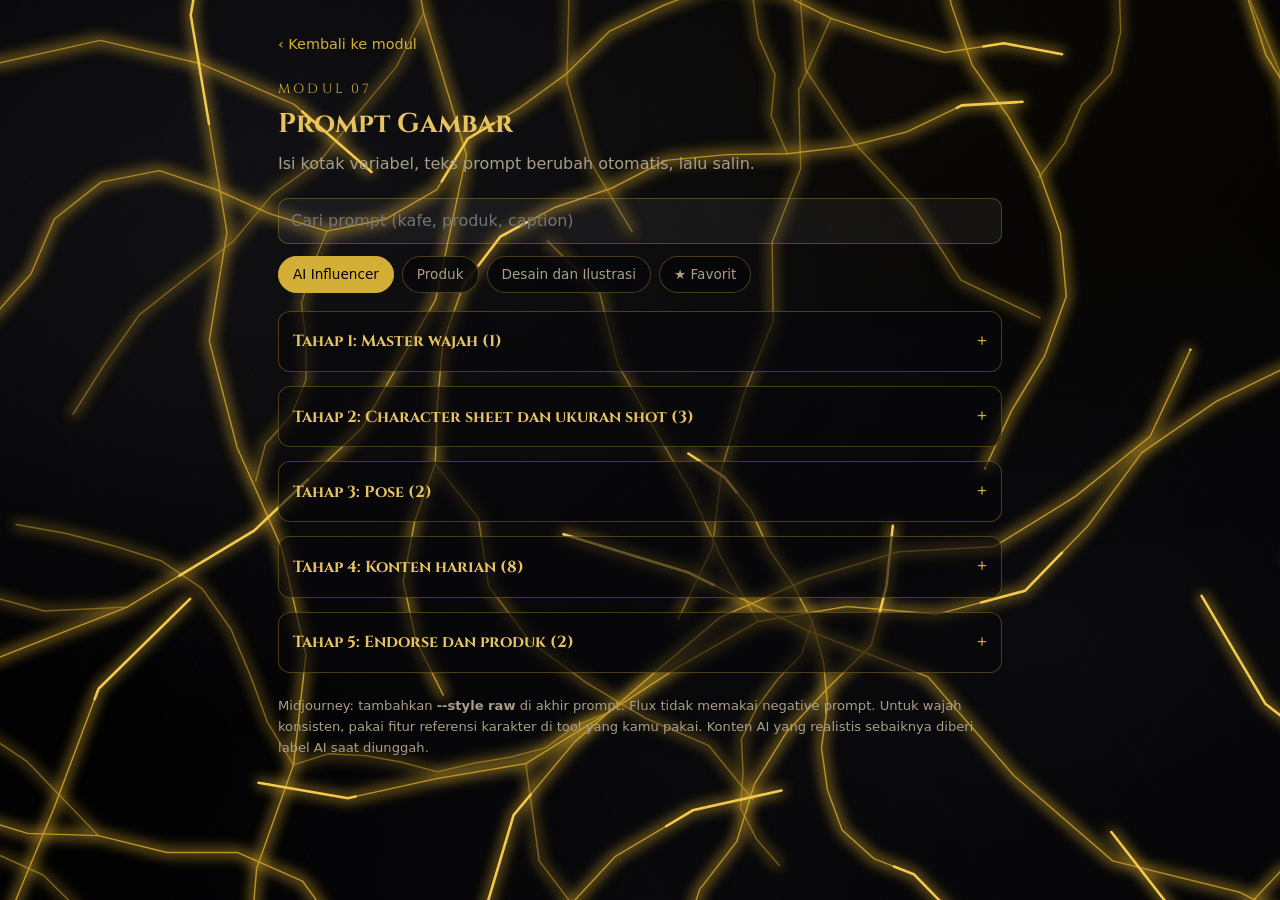
==== commit feb9a561: "Add files via upload" ====
--- a/prompt-library.html
+++ b/prompt-library.html
@@ -43,7 +43,7 @@
 <body>
 <main>
   <a class="back" href="modul.html?m=7">&lsaquo; Kembali ke modul</a>
-  <div class="mh"><small>MODUL 07</small><h1>Prompt Siap Pakai</h1><p>Isi kotak variabel, teks prompt berubah otomatis, lalu salin.</p></div>
+  <div class="mh"><small>MODUL 07</small><h1 id="h">Prompt Siap Pakai</h1><p>Isi kotak variabel, teks prompt berubah otomatis, lalu salin.</p></div>
   <input class="search" id="q" type="search" placeholder="Cari prompt (kafe, produk, caption)" aria-label="Cari prompt" autocomplete="off">
   <div class="chips" id="chips" role="group" aria-label="Kategori"></div>
   <div id="list"></div>
@@ -52,15 +52,24 @@
 <script src="prompts.js"></script>
 <script src="bg.js"></script>
 <script>
-/* KAT dan SUB ada di prompts.js */
-let cur=new URLSearchParams(location.search).get("k"),q="",jump=null;
-if(!KAT[cur])cur="all";
+/* KAT, SUB, TAHAP ada di prompts.js. Halaman terkunci ke satu cabang (?k=). */
+const P=new URLSearchParams(location.search);
+let br=P.get("k");if(!KAT[br])br="gambar";
+let col="",q="",fav=false,jump=null;
 const RE=/\[([^\]]+)\]/g;
 const split=x=>{const i=x.search(/,\s*misal:/i);return i<0?[x.trim(),""]:[x.slice(0,i).trim(),x.slice(i).replace(/^,\s*misal:\s*/i,"").trim()]};
 const el=(t,c,x)=>{const e=document.createElement(t);if(c)e.className=c;if(x!=null)e.textContent=x;return e};
 const pid=d=>d.k+":"+d.judul;
 let favs=[];try{favs=JSON.parse(localStorage.getItem("vb-fav")||"[]")}catch(e){}
 const saveFav=()=>{try{localStorage.setItem("vb-fav",JSON.stringify(favs))}catch(e){}};
+const keys=Object.keys(SUB),sub=d=>SUB[d.s]?d.s:keys[0];
+const inBr=PROMPTS.filter(d=>d.k===br),cols=keys.filter(s=>inBr.some(d=>sub(d)===s));
+col=cols[0];
+const jn=P.get("j"),tj=jn&&inBr.find(x=>x.judul===jn);
+if(tj){col=sub(tj);jump=pid(tj)}
+document.getElementById("h").textContent="Prompt "+KAT[br];
+document.title="Prompt "+KAT[br]+" | VB Vladskuy Tools";
+const sq=document.getElementById("q");
 
 function copyText(t){
   if(navigator.clipboard&&window.isSecureContext)return navigator.clipboard.writeText(t);
@@ -74,10 +83,10 @@
   for(const m of d.p.matchAll(RE)){const [l,e]=split(m[1]);if(!(l in ph)){labels.push(l);ph[l]=e}}
   const hd=el("div","hd"),st=el("button","star",favs.includes(pid(d))?"★":"☆");
   st.type="button";st.setAttribute("aria-label","Favorit");
-  st.addEventListener("click",()=>{const i=favs.indexOf(pid(d));if(i<0)favs.push(pid(d));else favs.splice(i,1);saveFav();st.textContent=i<0?"★":"☆";if(cur==="fav")draw()});
+  st.addEventListener("click",()=>{const i=favs.indexOf(pid(d));if(i<0)favs.push(pid(d));else favs.splice(i,1);saveFav();st.textContent=i<0?"★":"☆";if(fav)draw()});
   hd.append(el("h2","",d.judul),st);c.appendChild(hd);
   const meta=el("div","meta");
-  [...(cur==="all"?[KAT[d.k]]:[]),...d.tool,d.lv].forEach(x=>meta.appendChild(el("span","tag",x)));
+  [...(q||fav?[SUB[sub(d)]]:[]),...d.tool,d.lv].forEach(x=>meta.appendChild(el("span","tag",x)));
   c.appendChild(meta);
   const out=el("div","out");
   const render=()=>{out.textContent=d.p.replace(RE,(m,x)=>{const v=(vals[split(x)[0]]||"").trim();return v||m})};
@@ -93,34 +102,38 @@
   b.addEventListener("click",()=>copyText(out.textContent).then(()=>{b.textContent="Tersalin";setTimeout(()=>b.textContent="Salin prompt",1500)},()=>{b.textContent="Gagal, salin manual";setTimeout(()=>b.textContent="Salin prompt",2000)}));
   c.append(out,f,b);
   const t=d.next&&PROMPTS.find(x=>x.judul===d.next);
-  if(t){const n=el("button","next","Lanjut ke: "+t.judul);n.type="button";
-    n.addEventListener("click",()=>{cur="all";q="";document.getElementById("q").value="";jump=pid(t);draw()});c.appendChild(n)}
+  if(t){const n=el("button","next","Lanjut ke: "+t.judul+(t.k!==br?" ("+KAT[t.k]+")":""));n.type="button";
+    n.addEventListener("click",()=>{
+      if(t.k!==br){location.href="prompt-library.html?k="+t.k+"&j="+encodeURIComponent(t.judul);return}
+      q="";sq.value="";fav=false;col=sub(t);jump=pid(t);draw()});
+    c.appendChild(n)}
   return c;
+}
+
+function panel(title,rows,open,list){
+  if(!rows.length)return;
+  const dt=el("details","grp");
+  dt.appendChild(el("summary","",title+" ("+rows.length+")"));
+  rows.forEach(d=>dt.appendChild(card(d)));
+  dt.open=open;list.appendChild(dt);
 }
 
 function draw(){
   const list=document.getElementById("list");list.textContent="";
-  const t=q.trim().toLowerCase(),keys=Object.keys(SUB);
-  const rows=PROMPTS.filter(d=>(cur==="all"||(cur==="fav"?favs.includes(pid(d)):d.k===cur))&&(!t||(d.judul+" "+d.tool.join(" ")+" "+d.p).toLowerCase().includes(t)));
-  keys.forEach(s=>{
-    const g=rows.filter(d=>(SUB[d.s]?d.s:keys[0])===s);
-    if(!g.length)return;
-    const dt=el("details","grp");
-    dt.appendChild(el("summary","",SUB[s]+" ("+g.length+")"));
-    g.forEach(d=>dt.appendChild(card(d)));
-    dt.open=!!t||cur==="fav";
-    list.appendChild(dt);
-  });
-  if(!rows.length)list.appendChild(el("p","note",cur==="fav"&&!t?"Belum ada favorit. Tap ☆ di kartu prompt.":"Tidak ada prompt yang cocok."));
-  document.querySelectorAll(".chip").forEach(x=>x.setAttribute("aria-pressed",x.dataset.k===cur));
+  const t=q.trim().toLowerCase(),open=!!t||fav;
+  const rows=inBr.filter(d=>(fav?favs.includes(pid(d)):(t||sub(d)===col))&&(!t||(d.judul+" "+d.tool.join(" ")+" "+d.p).toLowerCase().includes(t)));
+  panel(fav?"Favorit":t?"Hasil pencarian":SUB[col],rows.filter(d=>!d.t),open,list);
+  TAHAP.forEach((n,i)=>panel(n,rows.filter(d=>d.t===i+1),open,list));
+  if(!rows.length)list.appendChild(el("p","note",fav&&!t?"Belum ada favorit. Tap ☆ di kartu prompt.":"Tidak ada prompt yang cocok."));
+  document.querySelectorAll(".chip").forEach(x=>x.setAttribute("aria-pressed",x.dataset.k===(fav?"fav":col)));
   if(jump){const e=list.querySelector('[data-id="'+CSS.escape(jump)+'"]');jump=null;
-    if(e){e.closest("details").open=true;e.scrollIntoView({block:"start"});e.classList.add("flash");setTimeout(()=>e.classList.remove("flash"),1800)}}
+    if(e){const dt=e.closest("details");if(dt)dt.open=true;e.scrollIntoView({block:"start"});e.classList.add("flash");setTimeout(()=>e.classList.remove("flash"),1800)}}
 }
-document.getElementById("q").addEventListener("input",e=>{q=e.target.value;draw()});
+sq.addEventListener("input",e=>{q=e.target.value;draw()});
 const chips=document.getElementById("chips");
-[["all","Semua"],["fav","★ Favorit"],...Object.entries(KAT)].forEach(([k,n])=>{
+[...cols.map(s=>[s,SUB[s]]),["fav","★ Favorit"]].forEach(([k,n])=>{
   const b=el("button","chip",n);b.type="button";b.dataset.k=k;
-  b.addEventListener("click",()=>{cur=k;history.replaceState(null,"",KAT[k]?"prompt-library.html?k="+k:"prompt-library.html");draw()});
+  b.addEventListener("click",()=>{q="";sq.value="";if(k==="fav")fav=true;else{fav=false;col=k}draw()});
   chips.appendChild(b);
 });
 draw();
